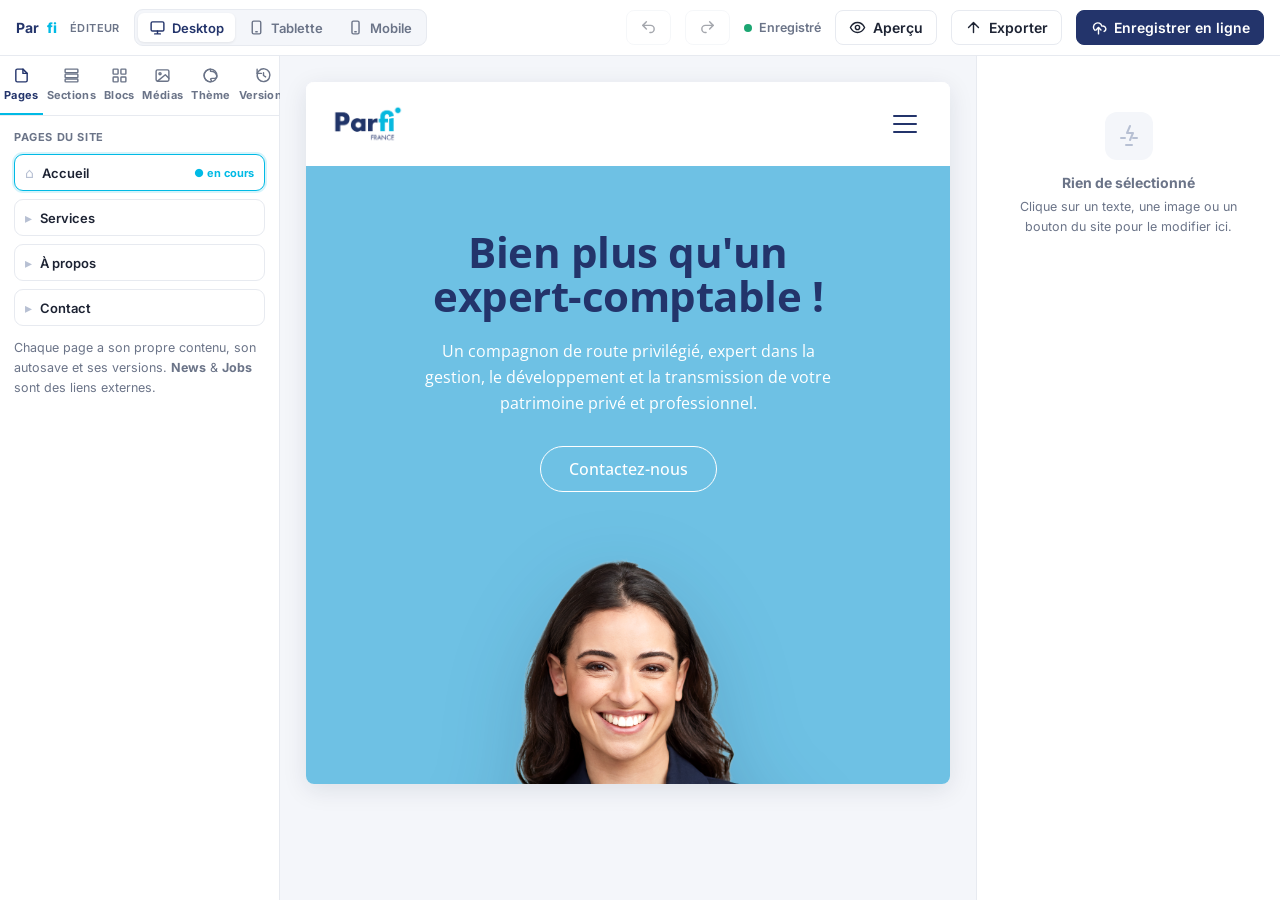
==== editor/index.html @ 8f8be8fd "Editeur: bouton Enregistrer en ligne (commit GitHub direct, confirmation + jeton local) Co-Authored-" ====
<!DOCTYPE html>
<html lang="fr">
<head>
<meta charset="UTF-8">
<meta name="viewport" content="width=device-width, initial-scale=1">
<title>ParFi Éditeur — back-office visuel</title>
<link rel="preconnect" href="https://fonts.googleapis.com">
<link href="https://fonts.googleapis.com/css2?family=Inter:wght@400;500;600;700;800&display=swap" rel="stylesheet">
<link rel="stylesheet" href="editor.css">
</head>
<body>
<div class="app">

  <!-- ===== Barre du haut ===== -->
  <header class="top">
    <div class="top__brand"><b>Par</b><i>fi</i><small>Éditeur</small></div>
    <div class="seg" id="device">
      <button data-d="desktop" class="on" title="Ordinateur"><svg class="ico" viewBox="0 0 24 24"><rect x="3" y="4" width="18" height="13" rx="2"/><path d="M8 21h8M12 17v4"/></svg>Desktop</button>
      <button data-d="tablet" title="Tablette"><svg class="ico" viewBox="0 0 24 24"><rect x="6" y="3" width="12" height="18" rx="2"/><path d="M11 18h2"/></svg>Tablette</button>
      <button data-d="mobile" title="Mobile"><svg class="ico" viewBox="0 0 24 24"><rect x="7" y="3" width="10" height="18" rx="2"/><path d="M11 18h2"/></svg>Mobile</button>
    </div>
    <div class="top__spacer"></div>
    <button class="tbtn" id="undo" title="Annuler (Ctrl+Z)" disabled><svg class="ico" viewBox="0 0 24 24"><path d="M9 14 4 9l5-5"/><path d="M4 9h11a5 5 0 0 1 0 10h-1"/></svg></button>
    <button class="tbtn" id="redo" title="Refaire (Ctrl+Shift+Z)" disabled><svg class="ico" viewBox="0 0 24 24"><path d="m15 14 5-5-5-5"/><path d="M20 9H9a5 5 0 0 0 0 10h1"/></svg></button>
    <div class="save" id="save"><span class="dot"></span><span id="saveTxt">Enregistré</span></div>
    <button class="tbtn" id="preview"><svg class="ico" viewBox="0 0 24 24"><path d="M2 12s3.5-7 10-7 10 7 10 7-3.5 7-10 7-10-7-10-7Z"/><circle cx="12" cy="12" r="3"/></svg>Aperçu</button>
    <button class="tbtn" id="publish"><svg class="ico" viewBox="0 0 24 24"><path d="M12 19V5M5 12l7-7 7 7"/></svg>Exporter</button>
    <button class="tbtn tbtn--primary" id="saveOnline"><svg class="ico" viewBox="0 0 24 24"><path d="M20 17.6A4 4 0 0 0 18 10h-1.26A6 6 0 1 0 7 16"/><path d="M12 12v9"/><path d="m8.5 15.5 3.5-3.5 3.5 3.5"/></svg>Enregistrer en ligne</button>
  </header>

  <div class="body">

    <!-- ===== Panneau gauche ===== -->
    <aside class="panel panel--l">
      <nav class="tabs" id="ltabs">
        <button data-t="pages" class="on"><svg class="ico" viewBox="0 0 24 24"><path d="M14 3H6a2 2 0 0 0-2 2v14a2 2 0 0 0 2 2h12a2 2 0 0 0 2-2V9z"/><path d="M14 3v6h6"/></svg>Pages</button>
        <button data-t="sections"><svg class="ico" viewBox="0 0 24 24"><rect x="3" y="3" width="18" height="5" rx="1"/><rect x="3" y="10" width="18" height="5" rx="1"/><rect x="3" y="17" width="18" height="4" rx="1"/></svg>Sections</button>
        <button data-t="components"><svg class="ico" viewBox="0 0 24 24"><rect x="3" y="3" width="7" height="7" rx="1"/><rect x="14" y="3" width="7" height="7" rx="1"/><rect x="3" y="14" width="7" height="7" rx="1"/><rect x="14" y="14" width="7" height="7" rx="1"/></svg>Blocs</button>
        <button data-t="media"><svg class="ico" viewBox="0 0 24 24"><rect x="3" y="4" width="18" height="16" rx="2"/><circle cx="8.5" cy="9.5" r="1.5"/><path d="m21 16-5-5L5 20"/></svg>Médias</button>
        <button data-t="theme"><svg class="ico" viewBox="0 0 24 24"><circle cx="12" cy="12" r="9"/><path d="M12 3a9 9 0 0 0 0 18c1.7 0 1.5-2 .5-3s.3-2 1.5-2H18a3 3 0 0 0 3-3 9 9 0 0 0-9-7Z"/></svg>Thème</button>
        <button data-t="versions"><svg class="ico" viewBox="0 0 24 24"><path d="M3 3v6h6"/><path d="M3.5 9a9 9 0 1 0 2-3.5L3 9"/><path d="M12 8v4l3 2"/></svg>Versions</button>
      </nav>

      <section class="tabpane on" data-p="pages">
        <h4>Pages du site</h4>
        <div id="pageList"></div>
        <p class="hint" style="margin-top:12px">Chaque page a son propre contenu, son autosave et ses versions. <strong>News</strong> &amp; <strong>Jobs</strong> sont des liens externes.</p>
      </section>
      <section class="tabpane" data-p="sections">
        <h4>Sections de la page</h4>
        <div id="secList"></div>
        <button class="add" id="addSection"><svg class="ico" viewBox="0 0 24 24"><path d="M12 5v14M5 12h14"/></svg>Ajouter une section</button>
      </section>

      <section class="tabpane" data-p="components">
        <h4>Glisse un bloc dans la page</h4>
        <div class="comp" id="compList"></div>
      </section>

      <section class="tabpane" data-p="media">
        <h4>Bibliothèque média</h4>
        <button class="add" id="mediaUp"><svg class="ico" viewBox="0 0 24 24"><path d="M12 5v14M5 12h14"/></svg>Importer une image</button>
        <input type="file" id="mediaInput" accept="image/*" hidden multiple>
        <div class="comp" id="mediaList" style="margin-top:12px"></div>
      </section>

      <section class="tabpane" data-p="theme">
        <h4>Couleurs de marque</h4>
        <div id="themeColors"></div>
        <h4 style="margin-top:18px">Polices</h4>
        <select class="ed" id="fontSel">
          <option value="open">Open Sans — actuel</option>
          <option value="lexend">Lexend + Source Sans</option>
          <option value="archivo">Archivo + Inter</option>
          <option value="fraunces">Fraunces + Inter</option>
        </select>
        <h4 style="margin-top:18px">Espacement des sections</h4>
        <div class="choices" id="spaceSel">
          <button data-s="compact">Compact</button>
          <button data-s="normal" class="on">Normal</button>
          <button data-s="airy">Aéré</button>
        </div>
      </section>

      <section class="tabpane" data-p="versions">
        <h4>Historique des versions</h4>
        <button class="add" id="snapNow"><svg class="ico" viewBox="0 0 24 24"><path d="M12 5v14M5 12h14"/></svg>Créer une version</button>
        <div id="verList" style="margin-top:12px"></div>
      </section>
    </aside>

    <!-- ===== Canvas ===== -->
    <main class="canvas">
      <div class="stage" id="stage" data-d="desktop">
        <span class="canvas__tag" id="dtag">Tablette · 768px</span>
        <iframe id="frame" src="site/index.html?edit=1" title="Aperçu du site"></iframe>
      </div>
    </main>

    <!-- ===== Panneau droit (inspecteur) ===== -->
    <aside class="panel panel--r">
      <div class="insp" id="insp">
        <div class="insp__empty" id="inspEmpty">
          <div class="big"><svg class="ico" viewBox="0 0 24 24" style="width:24px;height:24px"><path d="m13 2-3 7h6l-3 7"/><path d="M4 14h4M16 14h4M9 21h6"/></svg></div>
          <b>Rien de sélectionné</b>
          <p class="hint" style="margin-top:6px">Clique sur un texte, une image ou un bouton du site pour le modifier ici.</p>
        </div>
      </div>
    </aside>
  </div>
</div>

<!-- ===== Modale (validation / versions / confirmations) ===== -->
<div class="backdrop" id="backdrop"><div class="modal" id="modal"></div></div>
<div class="toast" id="toast"></div>

<script src="editor.js"></script>
</body>
</html>
---- editor/editor.css ----
/* =====================================================================
   ParFi Éditeur — chrome de l'éditeur (n'affecte JAMAIS le site édité,
   qui vit dans une iframe isolée). Inspiration Canva/Figma.
===================================================================== */
:root{
  --nav:#23346B; --cyan:#00BAE5; --ink:#1d2333; --muted:#6b7488;
  --line:#e7eaf0; --bg:#f4f6fa; --panel:#ffffff; --sel:#2b8aef;
  --ok:#1ca672; --warn:#e0992a; --err:#e0483f;
  --r:10px; --sh:0 6px 24px rgba(20,30,60,.10);
  font-family:"Inter","Open Sans",system-ui,Arial,sans-serif;
}
*,*::before,*::after{box-sizing:border-box;}
html,body{height:100%;}
body{margin:0;background:var(--bg);color:var(--ink);font-size:14px;-webkit-font-smoothing:antialiased;overflow:hidden;}
button{font:inherit;cursor:pointer;border:0;background:none;color:inherit;}
input,select{font:inherit;}
.app{display:grid;grid-template-rows:56px 1fr;height:100vh;}

/* ---------- Barre du haut ---------- */
.top{display:flex;align-items:center;gap:14px;padding:0 16px;background:var(--panel);border-bottom:1px solid var(--line);z-index:30;}
.top__brand{display:flex;align-items:center;gap:9px;font-weight:800;letter-spacing:-.2px;}
.top__brand b{color:var(--nav);} .top__brand i{color:var(--cyan);font-style:normal;}
.top__brand small{font-weight:600;color:var(--muted);font-size:11px;letter-spacing:.4px;text-transform:uppercase;margin-left:4px;}
.top__spacer{flex:1;}
.seg{display:inline-flex;background:var(--bg);border:1px solid var(--line);border-radius:9px;padding:3px;gap:2px;}
.seg button{padding:6px 11px;border-radius:6px;color:var(--muted);font-weight:600;font-size:13px;display:inline-flex;align-items:center;gap:6px;}
.seg button.on{background:var(--panel);color:var(--nav);box-shadow:0 1px 3px rgba(0,0,0,.08);}
.tbtn{display:inline-flex;align-items:center;gap:7px;padding:8px 13px;border-radius:8px;color:var(--ink);font-weight:600;border:1px solid var(--line);background:var(--panel);}
.tbtn:hover{background:var(--bg);}
.tbtn[disabled]{opacity:.4;cursor:default;}
.tbtn--primary{background:var(--nav);color:#fff;border-color:var(--nav);}
.tbtn--primary:hover{background:#1a274f;}
.save{display:inline-flex;align-items:center;gap:7px;color:var(--muted);font-size:12.5px;font-weight:600;}
.save .dot{width:8px;height:8px;border-radius:50%;background:var(--ok);}
.save.saving .dot{background:var(--warn);animation:pulse 1s infinite;}
@keyframes pulse{50%{opacity:.3;}}
.ico{width:17px;height:17px;display:inline-block;stroke:currentColor;fill:none;stroke-width:2;stroke-linecap:round;stroke-linejoin:round;}

/* ---------- Corps : 3 colonnes ---------- */
.body{display:grid;grid-template-columns:280px 1fr 304px;min-height:0;}
.panel{background:var(--panel);min-height:0;display:flex;flex-direction:column;}
.panel--l{border-right:1px solid var(--line);}
.panel--r{border-left:1px solid var(--line);}

/* onglets gauche */
.tabs{display:flex;border-bottom:1px solid var(--line);}
.tabs button{flex:1;padding:11px 4px;font-size:11px;font-weight:700;color:var(--muted);letter-spacing:.3px;display:flex;flex-direction:column;align-items:center;gap:4px;border-bottom:2px solid transparent;}
.tabs button.on{color:var(--nav);border-bottom-color:var(--cyan);}
.tabpane{display:none;padding:14px;overflow:auto;flex:1;}
.tabpane.on{display:block;}
.tabpane h4{margin:0 0 10px;font-size:11px;text-transform:uppercase;letter-spacing:.6px;color:var(--muted);}
.hint{color:var(--muted);font-size:12.5px;line-height:1.6;}

/* listes (sections / versions / médias) */
.row{display:flex;align-items:center;gap:8px;padding:9px 10px;border:1px solid var(--line);border-radius:9px;margin-bottom:8px;background:var(--panel);transition:border-color .15s,background .15s;}
.row:hover{border-color:#cfd6e4;background:#fbfcfe;}
.row.sel{border-color:var(--cyan);box-shadow:0 0 0 2px rgba(0,186,229,.16);}
.row__grip{color:#b7c0d3;cursor:grab;}
.row__name{flex:1;font-weight:600;font-size:13px;white-space:nowrap;overflow:hidden;text-overflow:ellipsis;}
.row__act{display:flex;gap:2px;opacity:0;transition:opacity .15s;}
.row:hover .row__act{opacity:1;}
.row__act button{width:26px;height:26px;border-radius:6px;display:grid;place-items:center;color:var(--muted);}
.row__act button:hover{background:var(--bg);color:var(--nav);}
.row.drag-over{border-style:dashed;border-color:var(--cyan);}
.row.dragging{opacity:.4;}

/* boutons d'ajout / composants */
.add{width:100%;display:flex;align-items:center;justify-content:center;gap:7px;padding:10px;border:1.5px dashed #cdd5e3;border-radius:9px;color:var(--nav);font-weight:700;font-size:13px;}
.add:hover{border-color:var(--cyan);background:#f6fcff;}
.comp{display:grid;grid-template-columns:1fr 1fr;gap:8px;}
.comp button{border:1px solid var(--line);border-radius:9px;padding:12px 8px;display:flex;flex-direction:column;align-items:center;gap:7px;color:var(--ink);font-weight:600;font-size:12px;}
.comp button:hover{border-color:var(--cyan);background:#f6fcff;}
.comp .glyph{width:100%;height:34px;border-radius:5px;background:#eef2f8;display:grid;place-items:center;color:#9aa6bd;}

/* thème : pastilles + contrôles */
.swatches{display:flex;gap:8px;flex-wrap:wrap;margin-bottom:6px;}
.sw{width:30px;height:30px;border-radius:8px;border:2px solid #fff;box-shadow:0 0 0 1px var(--line);cursor:pointer;position:relative;}
.sw.on{box-shadow:0 0 0 2px var(--cyan);}
.fieldrow{margin-bottom:16px;}
.fieldrow > label{display:block;font-weight:700;font-size:12px;margin-bottom:7px;color:var(--ink);}
.colorline{display:flex;align-items:center;gap:10px;margin-bottom:9px;}
.colorline input[type=color]{width:34px;height:34px;border:1px solid var(--line);border-radius:8px;background:none;padding:2px;cursor:pointer;}
.colorline span{font-weight:600;font-size:13px;}
.colorline code{margin-left:auto;color:var(--muted);font-size:11.5px;}
select.ed{width:100%;padding:9px 10px;border:1px solid var(--line);border-radius:8px;background:var(--panel);font-weight:600;color:var(--ink);}
.choices{display:flex;gap:6px;}
.choices button{flex:1;padding:8px;border:1px solid var(--line);border-radius:8px;font-weight:600;font-size:12.5px;color:var(--muted);}
.choices button.on{border-color:var(--cyan);color:var(--nav);background:#f6fcff;}

/* ---------- Canvas ---------- */
.canvas{position:relative;background:var(--bg);overflow:auto;display:flex;justify-content:center;padding:26px;}
.stage{position:relative;background:#fff;box-shadow:var(--sh);border-radius:8px;overflow:hidden;width:100%;max-width:100%;height:fit-content;transition:max-width .35s cubic-bezier(.22,1,.36,1);}
.stage[data-d="tablet"]{max-width:768px;}
.stage[data-d="mobile"]{max-width:390px;}
.stage iframe{display:block;width:100%;height:78vh;border:0;}
.canvas__tag{position:absolute;top:8px;left:50%;transform:translateX(-50%);background:var(--ink);color:#fff;font-size:11px;font-weight:600;padding:3px 10px;border-radius:20px;opacity:.0;transition:opacity .2s;pointer-events:none;z-index:5;}
.stage[data-d="tablet"] .canvas__tag,.stage[data-d="mobile"] .canvas__tag{opacity:.85;}

/* ---------- Panneau droit (inspecteur) ---------- */
.insp{padding:16px;overflow:auto;flex:1;}
.insp__empty{text-align:center;color:var(--muted);padding:40px 16px;}
.insp__empty .big{width:48px;height:48px;margin:0 auto 14px;border-radius:12px;background:var(--bg);display:grid;place-items:center;color:#b7c0d3;}
.insp__head{display:flex;align-items:center;gap:8px;font-weight:800;margin-bottom:4px;}
.insp__type{font-size:11px;font-weight:700;color:var(--cyan);text-transform:uppercase;letter-spacing:.5px;margin-bottom:16px;}
.insp .fieldrow input[type=text],.insp .fieldrow input[type=url],.insp textarea{width:100%;padding:9px 10px;border:1px solid var(--line);border-radius:8px;color:var(--ink);}
.insp textarea{resize:vertical;min-height:64px;line-height:1.5;}
.stepper{display:flex;align-items:center;border:1px solid var(--line);border-radius:8px;overflow:hidden;}
.stepper button{width:38px;height:36px;display:grid;place-items:center;color:var(--nav);font-size:18px;font-weight:700;}
.stepper button:hover{background:var(--bg);}
.stepper span{flex:1;text-align:center;font-weight:700;}
.toggle{display:flex;align-items:center;justify-content:space-between;padding:9px 0;}
.toggle b{font-weight:600;font-size:13px;}
.sw-toggle{width:42px;height:24px;border-radius:14px;background:#d3d9e6;position:relative;transition:background .2s;}
.sw-toggle.on{background:var(--cyan);}
.sw-toggle::after{content:"";position:absolute;top:3px;left:3px;width:18px;height:18px;border-radius:50%;background:#fff;transition:transform .2s;box-shadow:0 1px 3px rgba(0,0,0,.2);}
.sw-toggle.on::after{transform:translateX(18px);}
.range{width:100%;}
.btn-full{width:100%;padding:10px;border-radius:8px;font-weight:700;}
.btn-out{border:1px solid var(--line);color:var(--nav);} .btn-out:hover{background:var(--bg);}
.btn-danger{color:var(--err);border:1px solid #f3cfcd;} .btn-danger:hover{background:#fdf4f3;}

/* ---------- Modale + toast ---------- */
.backdrop{position:fixed;inset:0;background:rgba(20,26,40,.45);display:none;place-items:center;z-index:60;}
.backdrop.on{display:grid;}
.modal{background:#fff;border-radius:14px;box-shadow:0 30px 70px rgba(0,0,0,.3);width:min(520px,92vw);max-height:86vh;overflow:auto;padding:24px;}
.modal h3{margin:0 0 4px;font-size:19px;}
.modal p.sub{margin:0 0 18px;color:var(--muted);}
.check{display:flex;gap:11px;padding:11px 0;border-top:1px solid var(--line);align-items:flex-start;}
.check .mk{flex:0 0 22px;width:22px;height:22px;border-radius:50%;display:grid;place-items:center;color:#fff;font-size:13px;font-weight:800;margin-top:1px;}
.check.ok .mk{background:var(--ok);} .check.warn .mk{background:var(--warn);} .check.err .mk{background:var(--err);}
.check b{font-size:13.5px;} .check small{color:var(--muted);display:block;}
.modal__act{display:flex;gap:10px;justify-content:flex-end;margin-top:20px;}
.vrow{display:flex;align-items:center;gap:10px;padding:10px;border:1px solid var(--line);border-radius:9px;margin-bottom:8px;}
.vrow .vt{flex:1;} .vrow .vt b{font-size:13px;} .vrow .vt small{color:var(--muted);display:block;}
.toast{position:fixed;bottom:22px;left:50%;transform:translateX(-50%) translateY(20px);background:var(--ink);color:#fff;padding:11px 18px;border-radius:10px;font-weight:600;font-size:13px;box-shadow:var(--sh);opacity:0;pointer-events:none;transition:.25s;z-index:70;display:flex;gap:9px;align-items:center;}
.toast.on{opacity:1;transform:translateX(-50%) translateY(0);}
.empty-note{color:var(--muted);font-size:12.5px;padding:8px 0;}
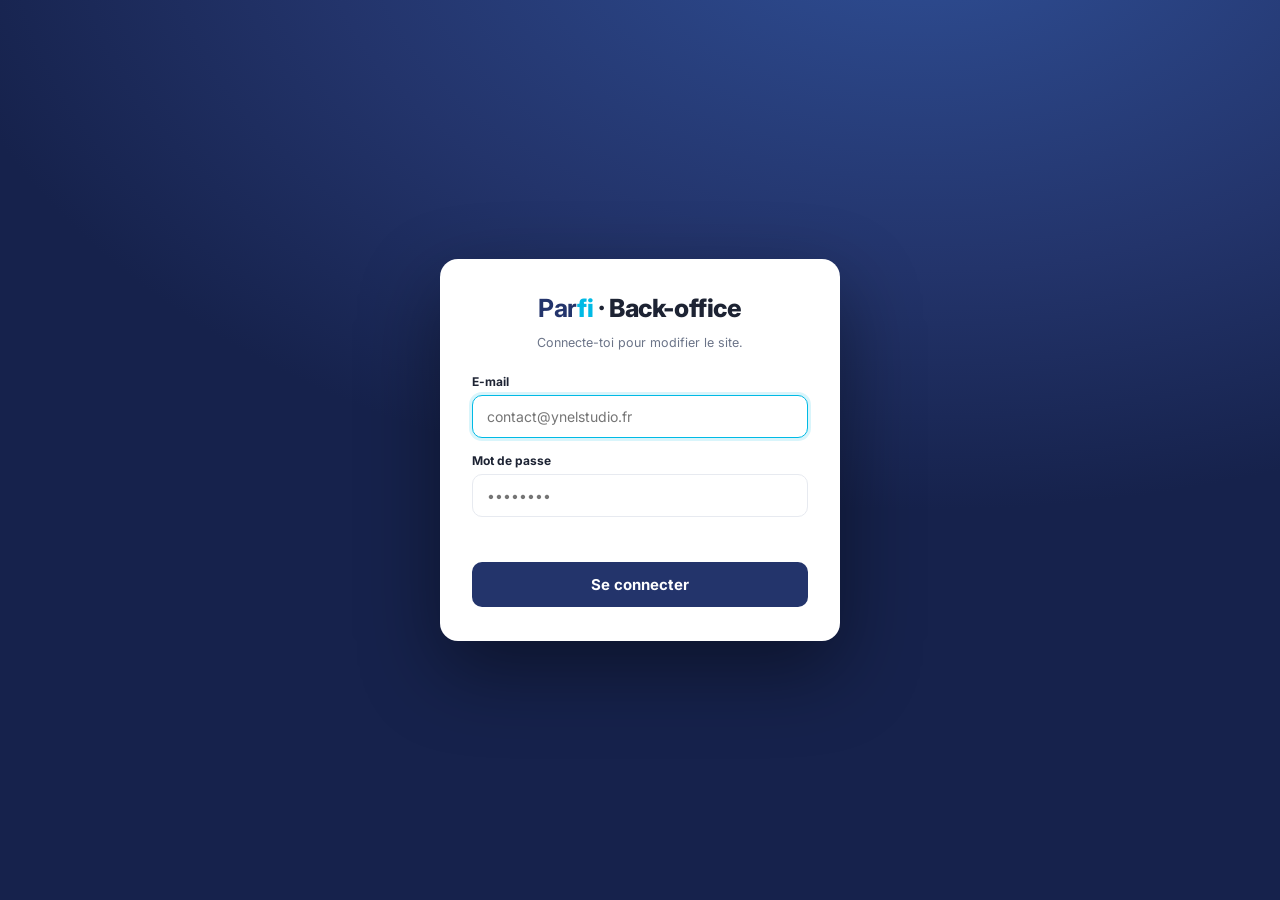
==== commit 6a734334: "Back-office complet: login + gestion utilisateurs, edition SEO, ajout de pages au theme, sync respon" ====
--- a/editor/index.html
+++ b/editor/index.html
@@ -9,6 +9,23 @@
 <link rel="stylesheet" href="editor.css">
 </head>
 <body>
+
+<!-- ===== Écran de connexion (back-office) ===== -->
+<div class="login" id="login">
+  <div class="login__card">
+    <div class="login__brand"><b>Par</b><i>fi</i> · Back-office</div>
+    <p class="login__sub">Connecte-toi pour modifier le site.</p>
+    <form id="loginForm" autocomplete="on">
+      <label>E-mail</label>
+      <input type="email" id="loginEmail" autocomplete="username" placeholder="contact@ynelstudio.fr">
+      <label>Mot de passe</label>
+      <input type="password" id="loginPass" autocomplete="current-password" placeholder="••••••••">
+      <div class="login__err" id="loginErr"></div>
+      <button type="submit" class="login__btn" id="loginBtn">Se connecter</button>
+    </form>
+  </div>
+</div>
+
 <div class="app">
 
   <!-- ===== Barre du haut ===== -->
@@ -26,6 +43,11 @@
     <button class="tbtn" id="preview"><svg class="ico" viewBox="0 0 24 24"><path d="M2 12s3.5-7 10-7 10 7 10 7-3.5 7-10 7-10-7-10-7Z"/><circle cx="12" cy="12" r="3"/></svg>Aperçu</button>
     <button class="tbtn" id="publish"><svg class="ico" viewBox="0 0 24 24"><path d="M12 19V5M5 12l7-7 7 7"/></svg>Exporter</button>
     <button class="tbtn tbtn--primary" id="saveOnline"><svg class="ico" viewBox="0 0 24 24"><path d="M20 17.6A4 4 0 0 0 18 10h-1.26A6 6 0 1 0 7 16"/><path d="M12 12v9"/><path d="m8.5 15.5 3.5-3.5 3.5 3.5"/></svg>Enregistrer en ligne</button>
+    <div class="userbox">
+      <span class="who" id="whoEmail"></span>
+      <button class="iconbtn hide" id="usersBtn" title="Gérer les utilisateurs"><svg class="ico" viewBox="0 0 24 24"><path d="M16 21v-2a4 4 0 0 0-4-4H6a4 4 0 0 0-4 4v2"/><circle cx="9" cy="7" r="4"/><path d="M22 21v-2a4 4 0 0 0-3-3.87"/><path d="M16 3.13a4 4 0 0 1 0 7.75"/></svg></button>
+      <button class="iconbtn" id="logoutBtn" title="Déconnexion"><svg class="ico" viewBox="0 0 24 24"><path d="M9 21H5a2 2 0 0 1-2-2V5a2 2 0 0 1 2-2h4"/><path d="m16 17 5-5-5-5"/><path d="M21 12H9"/></svg></button>
+    </div>
   </header>
 
   <div class="body">
@@ -44,7 +66,10 @@
       <section class="tabpane on" data-p="pages">
         <h4>Pages du site</h4>
         <div id="pageList"></div>
-        <p class="hint" style="margin-top:12px">Chaque page a son propre contenu, son autosave et ses versions. <strong>News</strong> &amp; <strong>Jobs</strong> sont des liens externes.</p>
+        <button class="add" id="addPageBtn"><svg class="ico" viewBox="0 0 24 24"><path d="M12 5v14M5 12h14"/></svg>Nouvelle page</button>
+        <h4 style="margin-top:22px">SEO de la page courante</h4>
+        <div id="seoPanel"></div>
+        <p class="hint" style="margin-top:8px"><strong>News</strong> &amp; <strong>Jobs</strong> sont des liens externes. Les modifs s'appliquent à <strong>tous les écrans</strong> (desktop/tablette/mobile) automatiquement.</p>
       </section>
       <section class="tabpane" data-p="sections">
         <h4>Sections de la page</h4>
--- a/editor/editor.css
+++ b/editor/editor.css
@@ -135,3 +135,49 @@
 .toast{position:fixed;bottom:22px;left:50%;transform:translateX(-50%) translateY(20px);background:var(--ink);color:#fff;padding:11px 18px;border-radius:10px;font-weight:600;font-size:13px;box-shadow:var(--sh);opacity:0;pointer-events:none;transition:.25s;z-index:70;display:flex;gap:9px;align-items:center;}
 .toast.on{opacity:1;transform:translateX(-50%) translateY(0);}
 .empty-note{color:var(--muted);font-size:12.5px;padding:8px 0;}
+
+/* ===================== LOGIN ===================== */
+.login{position:fixed;inset:0;z-index:300;display:grid;place-items:center;padding:24px;
+  background:radial-gradient(1000px 600px at 72% -10%,#2f4f96,#23346B 60%,#16224c);}
+.login.hidden{display:none;}
+.login__card{background:#fff;border-radius:18px;box-shadow:0 30px 80px rgba(0,0,0,.42);width:min(400px,93vw);padding:34px 32px;}
+.login__brand{font-weight:800;font-size:25px;text-align:center;margin-bottom:4px;letter-spacing:-.4px;}
+.login__brand b{color:var(--nav);} .login__brand i{color:var(--cyan);font-style:normal;}
+.login__sub{text-align:center;color:var(--muted);font-size:12.5px;margin-bottom:24px;}
+.login label{display:block;font-weight:700;font-size:12px;margin:0 0 6px;}
+.login input{width:100%;padding:12px 14px;border:1px solid var(--line);border-radius:10px;margin-bottom:15px;font:inherit;}
+.login input:focus{outline:none;border-color:var(--cyan);box-shadow:0 0 0 3px rgba(0,186,229,.15);}
+.login__err{color:var(--err);font-size:13px;font-weight:600;margin-bottom:12px;min-height:18px;}
+.login__btn{width:100%;padding:13px;border-radius:10px;background:var(--nav);color:#fff;font-weight:700;font-size:15px;}
+.login__btn:hover{background:#1a274f;}
+.login__btn:disabled{opacity:.5;}
+
+/* ===================== USER AREA (top bar) ===================== */
+.userbox{display:flex;align-items:center;gap:7px;padding-left:12px;margin-left:2px;border-left:1px solid var(--line);}
+.userbox .who{font-size:12px;color:var(--muted);font-weight:600;max-width:140px;overflow:hidden;text-overflow:ellipsis;white-space:nowrap;}
+.iconbtn{width:34px;height:34px;border-radius:8px;display:grid;place-items:center;color:var(--muted);border:1px solid var(--line);background:var(--panel);}
+.iconbtn:hover{background:var(--bg);color:var(--nav);}
+.iconbtn.hide{display:none;}
+
+/* ===================== SEO ===================== */
+.seo-field{margin-bottom:15px;}
+.seo-field label{display:block;font-weight:700;font-size:12px;margin-bottom:6px;}
+.seo-field label .count{float:right;font-weight:600;color:var(--muted);font-size:11px;}
+.seo-field label .count.warn{color:var(--warn);}
+.seo-field input,.seo-field textarea{width:100%;padding:9px 10px;border:1px solid var(--line);border-radius:8px;font:inherit;color:var(--ink);}
+.seo-field textarea{resize:vertical;min-height:64px;line-height:1.5;}
+.gpreview{border:1px solid var(--line);border-radius:10px;padding:13px 14px;margin:4px 0 16px;background:#fff;}
+.gpreview .gt{color:#1a0dab;font-size:15px;line-height:1.3;margin-bottom:2px;overflow:hidden;text-overflow:ellipsis;white-space:nowrap;}
+.gpreview .gu{color:#006621;font-size:12px;margin-bottom:5px;}
+.gpreview .gd{color:#4d5156;font-size:12.5px;line-height:1.5;display:-webkit-box;-webkit-line-clamp:2;-webkit-box-orient:vertical;overflow:hidden;}
+
+/* ===================== USERS MODAL ===================== */
+.urow{display:flex;align-items:center;gap:10px;padding:10px 12px;border:1px solid var(--line);border-radius:9px;margin-bottom:8px;}
+.urow .ue{flex:1;font-weight:600;font-size:13px;overflow:hidden;text-overflow:ellipsis;white-space:nowrap;}
+.urow .ur{font-size:10.5px;font-weight:700;color:var(--cyan);text-transform:uppercase;letter-spacing:.4px;}
+.urow .udel{width:28px;height:28px;border-radius:6px;color:var(--err);display:grid;place-items:center;}
+.urow .udel:hover{background:#fdf4f3;}
+.uadd{display:grid;grid-template-columns:1fr 1fr;gap:8px;margin-top:6px;}
+.uadd input,.uadd select{padding:10px;border:1px solid var(--line);border-radius:8px;font:inherit;}
+.uadd .full{grid-column:1 / -1;}
+.modal h4{margin:18px 0 8px;font-size:11px;text-transform:uppercase;letter-spacing:.5px;color:var(--muted);}
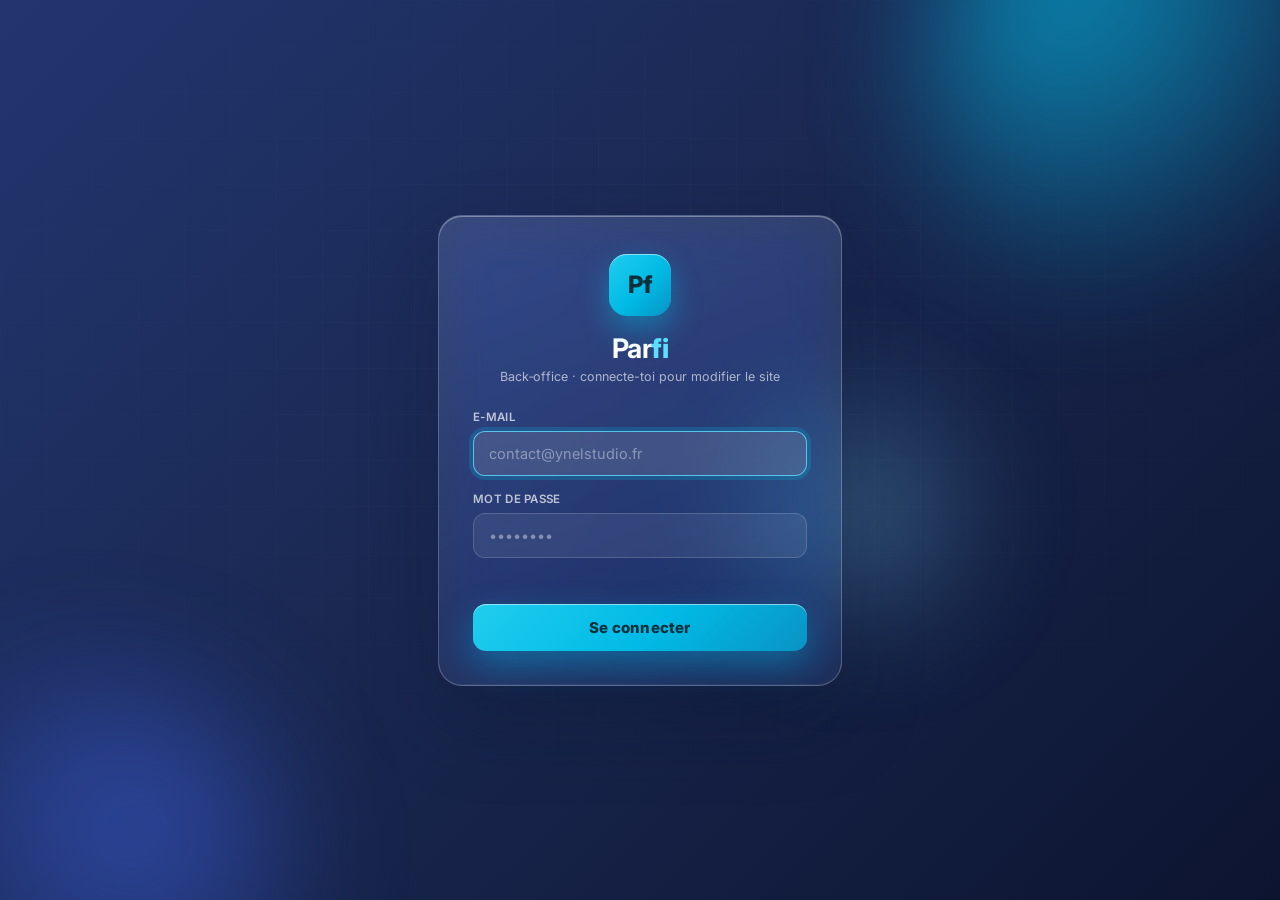
==== commit 9f3060a6: "UI: refonte premium Liquid Glass du back-office (login resplendissant, barre/panneaux/modales en ver" ====
--- a/editor/index.html
+++ b/editor/index.html
@@ -12,9 +12,14 @@
 
 <!-- ===== Écran de connexion (back-office) ===== -->
 <div class="login" id="login">
+  <div class="login__orb login__orb--1" aria-hidden="true"></div>
+  <div class="login__orb login__orb--2" aria-hidden="true"></div>
+  <div class="login__orb login__orb--3" aria-hidden="true"></div>
+  <div class="login__grid" aria-hidden="true"></div>
   <div class="login__card">
-    <div class="login__brand"><b>Par</b><i>fi</i> · Back-office</div>
-    <p class="login__sub">Connecte-toi pour modifier le site.</p>
+    <div class="login__badge" aria-hidden="true"><span>Pf</span></div>
+    <div class="login__brand"><b>Par</b><i>fi</i></div>
+    <p class="login__sub">Back‑office · connecte-toi pour modifier le site</p>
     <form id="loginForm" autocomplete="on">
       <label>E-mail</label>
       <input type="email" id="loginEmail" autocomplete="username" placeholder="contact@ynelstudio.fr">
@@ -118,7 +123,7 @@
     <main class="canvas">
       <div class="stage" id="stage" data-d="desktop">
         <span class="canvas__tag" id="dtag">Tablette · 768px</span>
-        <iframe id="frame" src="site/index.html?edit=1" title="Aperçu du site"></iframe>
+        <iframe id="frame" data-src="site/index.html?edit=1" title="Aperçu du site"></iframe>
       </div>
     </main>
 
--- a/editor/editor.css
+++ b/editor/editor.css
@@ -1,183 +1,283 @@
 /* =====================================================================
-   ParFi Éditeur — chrome de l'éditeur (n'affecte JAMAIS le site édité,
-   qui vit dans une iframe isolée). Inspiration Canva/Figma.
+   ParFi Éditeur — chrome « Liquid Glass » premium.
+   N'affecte JAMAIS le site édité (isolé dans l'iframe).
+   Palette ParFi (navy #23346B · cyan #00BAE5) · Inter.
 ===================================================================== */
 :root{
-  --nav:#23346B; --cyan:#00BAE5; --ink:#1d2333; --muted:#6b7488;
-  --line:#e7eaf0; --bg:#f4f6fa; --panel:#ffffff; --sel:#2b8aef;
-  --ok:#1ca672; --warn:#e0992a; --err:#e0483f;
-  --r:10px; --sh:0 6px 24px rgba(20,30,60,.10);
-  font-family:"Inter","Open Sans",system-ui,Arial,sans-serif;
+  --navy:#23346B; --navy-d:#1b2851; --navy-dd:#101a3a;
+  --cyan:#00BAE5; --cyan-d:#0496bb; --sky:#6EC1E4;
+  --ink:#19233f; --ink-2:#39435f; --muted:#727b90; --line:#e7ebf3;
+  --bg:#eef1f7; --panel:#ffffff;
+  --sel:#2b8aef; --ok:#16a473; --warn:#df9326; --err:#e0483f;
+  --grad-primary:linear-gradient(135deg,#2a3f7f 0%,#23346B 55%,#1a2a5c 100%);
+  --grad-cyan:linear-gradient(135deg,#21cdee 0%,#00BAE5 55%,#0a93c4 100%);
+  --glass:rgba(255,255,255,.72);
+  --sh-sm:0 1px 2px rgba(20,30,60,.07);
+  --sh:0 12px 32px rgba(20,30,60,.10);
+  --sh-lg:0 36px 80px rgba(13,22,52,.26);
+  --glow:0 0 0 3px rgba(0,186,229,.20);
+  --r:12px; --r-lg:18px;
+  --ease:cubic-bezier(.22,1,.36,1); --soft:cubic-bezier(.4,0,.2,1);
+  --t:.22s var(--ease);
+  font-family:"Inter","Plus Jakarta Sans",system-ui,Arial,sans-serif;
 }
 *,*::before,*::after{box-sizing:border-box;}
 html,body{height:100%;}
-body{margin:0;background:var(--bg);color:var(--ink);font-size:14px;-webkit-font-smoothing:antialiased;overflow:hidden;}
+body{margin:0;color:var(--ink);font-size:14px;-webkit-font-smoothing:antialiased;overflow:hidden;
+  background:
+    radial-gradient(900px 520px at 102% -10%, rgba(0,186,229,.10), transparent 60%),
+    radial-gradient(800px 600px at -8% 108%, rgba(35,52,107,.10), transparent 55%),
+    #eef1f7;}
 button{font:inherit;cursor:pointer;border:0;background:none;color:inherit;}
-input,select{font:inherit;}
-.app{display:grid;grid-template-rows:56px 1fr;height:100vh;}
-
-/* ---------- Barre du haut ---------- */
-.top{display:flex;align-items:center;gap:14px;padding:0 16px;background:var(--panel);border-bottom:1px solid var(--line);z-index:30;}
-.top__brand{display:flex;align-items:center;gap:9px;font-weight:800;letter-spacing:-.2px;}
-.top__brand b{color:var(--nav);} .top__brand i{color:var(--cyan);font-style:normal;}
-.top__brand small{font-weight:600;color:var(--muted);font-size:11px;letter-spacing:.4px;text-transform:uppercase;margin-left:4px;}
+input,select,textarea{font:inherit;}
+::selection{background:rgba(0,186,229,.22);}
+.app{display:grid;grid-template-rows:58px 1fr;height:100vh;}
+.ico{width:17px;height:17px;display:inline-block;stroke:currentColor;fill:none;stroke-width:2;stroke-linecap:round;stroke-linejoin:round;}
+
+/* scrollbars */
+*{scrollbar-width:thin;scrollbar-color:#c7cee0 transparent;}
+*::-webkit-scrollbar{width:10px;height:10px;}
+*::-webkit-scrollbar-thumb{background:#c7cee0;border-radius:20px;border:3px solid transparent;background-clip:content-box;}
+*::-webkit-scrollbar-thumb:hover{background:#aab4cc;border:3px solid transparent;background-clip:content-box;}
+
+/* =====================================================================
+   LOGIN — pièce maîtresse
+===================================================================== */
+.login{position:fixed;inset:0;z-index:300;display:grid;place-items:center;padding:24px;overflow:hidden;
+  background:linear-gradient(135deg,#22356f 0%,#1a2851 45%,#0c1430 100%);}
+.login.hidden{display:none;}
+.login__grid{position:absolute;inset:0;opacity:.5;pointer-events:none;
+  background-image:linear-gradient(rgba(255,255,255,.05) 1px,transparent 1px),linear-gradient(90deg,rgba(255,255,255,.05) 1px,transparent 1px);
+  background-size:46px 46px;mask-image:radial-gradient(70% 60% at 50% 40%,#000,transparent);}
+.login__orb{position:absolute;border-radius:50%;filter:blur(60px);opacity:.7;pointer-events:none;will-change:transform;}
+.login__orb--1{width:480px;height:480px;top:-160px;right:-120px;background:radial-gradient(circle at 30% 30%,#00BAE5,transparent 70%);animation:orb 18s var(--soft) infinite;}
+.login__orb--2{width:420px;height:420px;bottom:-180px;left:-120px;background:radial-gradient(circle at 60% 40%,#3a5bd0,transparent 70%);animation:orb 22s var(--soft) infinite reverse;}
+.login__orb--3{width:300px;height:300px;top:40%;left:55%;background:radial-gradient(circle at 50% 50%,#6EC1E4,transparent 70%);opacity:.45;animation:orb 26s var(--soft) infinite;}
+@keyframes orb{0%,100%{transform:translate(0,0) scale(1);}33%{transform:translate(40px,-30px) scale(1.08);}66%{transform:translate(-30px,24px) scale(.95);}}
+
+.login__card{position:relative;width:min(404px,93vw);padding:38px 34px 34px;border-radius:24px;
+  background:linear-gradient(160deg,rgba(255,255,255,.14),rgba(255,255,255,.05));
+  backdrop-filter:blur(26px) saturate(160%);-webkit-backdrop-filter:blur(26px) saturate(160%);
+  border:1px solid rgba(255,255,255,.22);
+  box-shadow:var(--sh-lg),inset 0 1px 0 rgba(255,255,255,.35),inset 0 -1px 0 rgba(255,255,255,.06);
+  color:#fff;animation:cardIn .8s var(--ease) both;}
+@keyframes cardIn{from{opacity:0;transform:translateY(22px) scale(.97);}to{opacity:1;transform:none;}}
+.login__badge{width:62px;height:62px;margin:0 auto 16px;border-radius:18px;display:grid;place-items:center;
+  background:var(--grad-cyan);box-shadow:0 12px 30px rgba(0,186,229,.45),inset 0 1px 0 rgba(255,255,255,.5);
+  animation:badgeIn .9s var(--ease) .1s both;}
+.login__badge span{font-weight:800;font-size:24px;color:#06303b;letter-spacing:-.5px;}
+@keyframes badgeIn{from{opacity:0;transform:scale(.6) rotate(-12deg);}to{opacity:1;transform:none;}}
+.login__brand{font-weight:800;font-size:27px;text-align:center;letter-spacing:-.6px;}
+.login__brand b{color:#fff;} .login__brand i{color:#5fe0ff;font-style:normal;}
+.login__sub{text-align:center;color:rgba(255,255,255,.62);font-size:12.5px;margin:4px 0 26px;}
+.login form>*{animation:fieldIn .6s var(--ease) both;}
+.login label{display:block;font-weight:600;font-size:11.5px;letter-spacing:.3px;color:rgba(255,255,255,.7);margin:0 0 7px;text-transform:uppercase;}
+.login input{width:100%;padding:13px 15px;border-radius:12px;margin-bottom:16px;color:#fff;font-size:14.5px;
+  background:rgba(255,255,255,.07);border:1px solid rgba(255,255,255,.16);transition:border-color var(--t),box-shadow var(--t),background var(--t);}
+.login input::placeholder{color:rgba(255,255,255,.4);}
+.login input:focus{outline:none;border-color:rgba(95,224,255,.8);background:rgba(255,255,255,.12);box-shadow:0 0 0 4px rgba(0,186,229,.22);}
+.login__err{color:#ff9b93;font-size:13px;font-weight:600;margin-bottom:12px;min-height:18px;}
+.login__btn{position:relative;width:100%;padding:14px;border-radius:13px;overflow:hidden;
+  background:var(--grad-cyan);color:#06303b;font-weight:800;font-size:15px;letter-spacing:.2px;
+  box-shadow:0 14px 34px rgba(0,186,229,.40),inset 0 1px 0 rgba(255,255,255,.5);transition:transform var(--t),box-shadow var(--t),filter var(--t);}
+.login__btn::after{content:"";position:absolute;inset:0;background:linear-gradient(110deg,transparent 30%,rgba(255,255,255,.55) 50%,transparent 70%);transform:translateX(-120%);transition:transform .7s var(--ease);}
+.login__btn:hover{transform:translateY(-2px);box-shadow:0 18px 44px rgba(0,186,229,.55),inset 0 1px 0 rgba(255,255,255,.6);}
+.login__btn:hover::after{transform:translateX(120%);}
+.login__btn:active{transform:translateY(0) scale(.99);}
+.login__btn:disabled{filter:saturate(.5) brightness(.9);transform:none;}
+
+/* =====================================================================
+   TOP BAR
+===================================================================== */
+.top{display:flex;align-items:center;gap:13px;padding:0 16px;z-index:30;
+  background:rgba(255,255,255,.78);backdrop-filter:saturate(180%) blur(16px);-webkit-backdrop-filter:saturate(180%) blur(16px);
+  border-bottom:1px solid var(--line);box-shadow:0 1px 0 rgba(255,255,255,.7) inset,var(--sh-sm);}
+.top__brand{display:flex;align-items:center;gap:9px;font-weight:800;letter-spacing:-.3px;}
+.top__brand b{color:var(--navy);} .top__brand i{color:var(--cyan);font-style:normal;}
+.top__brand small{font-weight:700;color:var(--muted);font-size:10px;letter-spacing:.6px;text-transform:uppercase;margin-left:5px;
+  padding:3px 8px;border-radius:20px;background:linear-gradient(135deg,rgba(0,186,229,.14),rgba(35,52,107,.10));color:var(--navy);}
 .top__spacer{flex:1;}
-.seg{display:inline-flex;background:var(--bg);border:1px solid var(--line);border-radius:9px;padding:3px;gap:2px;}
-.seg button{padding:6px 11px;border-radius:6px;color:var(--muted);font-weight:600;font-size:13px;display:inline-flex;align-items:center;gap:6px;}
-.seg button.on{background:var(--panel);color:var(--nav);box-shadow:0 1px 3px rgba(0,0,0,.08);}
-.tbtn{display:inline-flex;align-items:center;gap:7px;padding:8px 13px;border-radius:8px;color:var(--ink);font-weight:600;border:1px solid var(--line);background:var(--panel);}
-.tbtn:hover{background:var(--bg);}
-.tbtn[disabled]{opacity:.4;cursor:default;}
-.tbtn--primary{background:var(--nav);color:#fff;border-color:var(--nav);}
-.tbtn--primary:hover{background:#1a274f;}
-.save{display:inline-flex;align-items:center;gap:7px;color:var(--muted);font-size:12.5px;font-weight:600;}
-.save .dot{width:8px;height:8px;border-radius:50%;background:var(--ok);}
-.save.saving .dot{background:var(--warn);animation:pulse 1s infinite;}
-@keyframes pulse{50%{opacity:.3;}}
-.ico{width:17px;height:17px;display:inline-block;stroke:currentColor;fill:none;stroke-width:2;stroke-linecap:round;stroke-linejoin:round;}
-
-/* ---------- Corps : 3 colonnes ---------- */
-.body{display:grid;grid-template-columns:280px 1fr 304px;min-height:0;}
-.panel{background:var(--panel);min-height:0;display:flex;flex-direction:column;}
+.seg{display:inline-flex;background:#eef1f8;border:1px solid var(--line);border-radius:11px;padding:3px;gap:2px;box-shadow:inset 0 1px 2px rgba(20,30,60,.05);}
+.seg button{padding:6px 12px;border-radius:8px;color:var(--muted);font-weight:600;font-size:13px;display:inline-flex;align-items:center;gap:6px;transition:var(--t);}
+.seg button:hover{color:var(--ink);}
+.seg button.on{background:#fff;color:var(--navy);box-shadow:0 2px 6px rgba(20,30,60,.12);}
+.tbtn{display:inline-flex;align-items:center;gap:7px;padding:9px 14px;border-radius:10px;color:var(--ink);font-weight:600;
+  background:#fff;border:1px solid var(--line);box-shadow:var(--sh-sm);transition:transform var(--t),box-shadow var(--t),background var(--t),border-color var(--t);}
+.tbtn:hover{background:#f7f9fd;border-color:#d6dcea;transform:translateY(-1px);box-shadow:var(--sh);}
+.tbtn:active{transform:translateY(0) scale(.98);}
+.tbtn[disabled]{opacity:.4;cursor:default;transform:none;box-shadow:none;}
+.tbtn--primary{position:relative;overflow:hidden;background:var(--grad-primary);color:#fff;border-color:transparent;
+  box-shadow:0 10px 24px rgba(35,52,107,.30),inset 0 1px 0 rgba(255,255,255,.18);}
+.tbtn--primary::after{content:"";position:absolute;inset:0;background:linear-gradient(110deg,transparent 35%,rgba(255,255,255,.35) 50%,transparent 65%);transform:translateX(-130%);transition:transform .7s var(--ease);}
+.tbtn--primary:hover{transform:translateY(-2px);box-shadow:0 16px 34px rgba(35,52,107,.42),0 0 0 3px rgba(0,186,229,.18);}
+.tbtn--primary:hover::after{transform:translateX(130%);}
+.save{display:inline-flex;align-items:center;gap:7px;color:var(--muted);font-size:12.5px;font-weight:600;padding:0 4px;}
+.save .dot{width:8px;height:8px;border-radius:50%;background:var(--ok);box-shadow:0 0 0 3px rgba(22,164,115,.18);}
+.save.saving .dot{background:var(--warn);box-shadow:0 0 0 3px rgba(223,147,38,.2);animation:pulse 1s infinite;}
+@keyframes pulse{50%{opacity:.35;}}
+.userbox{display:flex;align-items:center;gap:7px;padding-left:12px;margin-left:2px;border-left:1px solid var(--line);}
+.userbox .who{font-size:12px;color:var(--muted);font-weight:600;max-width:140px;overflow:hidden;text-overflow:ellipsis;white-space:nowrap;}
+.iconbtn{width:34px;height:34px;border-radius:9px;display:grid;place-items:center;color:var(--muted);background:#fff;border:1px solid var(--line);box-shadow:var(--sh-sm);transition:var(--t);}
+.iconbtn:hover{background:#f7f9fd;color:var(--navy);transform:translateY(-1px);box-shadow:var(--sh);}
+.iconbtn.hide{display:none;}
+
+/* =====================================================================
+   BODY · PANELS · TABS
+===================================================================== */
+.body{display:grid;grid-template-columns:284px 1fr 308px;min-height:0;}
+.panel{background:rgba(255,255,255,.86);backdrop-filter:blur(8px);min-height:0;display:flex;flex-direction:column;}
 .panel--l{border-right:1px solid var(--line);}
 .panel--r{border-left:1px solid var(--line);}
-
-/* onglets gauche */
-.tabs{display:flex;border-bottom:1px solid var(--line);}
-.tabs button{flex:1;padding:11px 4px;font-size:11px;font-weight:700;color:var(--muted);letter-spacing:.3px;display:flex;flex-direction:column;align-items:center;gap:4px;border-bottom:2px solid transparent;}
-.tabs button.on{color:var(--nav);border-bottom-color:var(--cyan);}
-.tabpane{display:none;padding:14px;overflow:auto;flex:1;}
+.tabs{display:flex;border-bottom:1px solid var(--line);padding:0 4px;}
+.tabs button{flex:1;padding:12px 2px 11px;font-size:10.5px;font-weight:700;color:var(--muted);letter-spacing:.2px;display:flex;flex-direction:column;align-items:center;gap:5px;position:relative;transition:color var(--t);}
+.tabs button .ico{width:18px;height:18px;transition:transform var(--t);}
+.tabs button:hover{color:var(--ink);} .tabs button:hover .ico{transform:translateY(-1px);}
+.tabs button.on{color:var(--navy);}
+.tabs button.on::after{content:"";position:absolute;left:18%;right:18%;bottom:-1px;height:3px;border-radius:3px 3px 0 0;background:var(--grad-cyan);box-shadow:0 0 10px rgba(0,186,229,.6);}
+.tabpane{display:none;padding:15px;overflow:auto;flex:1;animation:paneIn .3s var(--ease);}
 .tabpane.on{display:block;}
-.tabpane h4{margin:0 0 10px;font-size:11px;text-transform:uppercase;letter-spacing:.6px;color:var(--muted);}
+@keyframes paneIn{from{opacity:0;transform:translateY(4px);}to{opacity:1;transform:none;}}
+.tabpane h4{margin:0 0 11px;font-size:10.5px;text-transform:uppercase;letter-spacing:.7px;color:var(--muted);font-weight:700;}
 .hint{color:var(--muted);font-size:12.5px;line-height:1.6;}
 
-/* listes (sections / versions / médias) */
-.row{display:flex;align-items:center;gap:8px;padding:9px 10px;border:1px solid var(--line);border-radius:9px;margin-bottom:8px;background:var(--panel);transition:border-color .15s,background .15s;}
-.row:hover{border-color:#cfd6e4;background:#fbfcfe;}
-.row.sel{border-color:var(--cyan);box-shadow:0 0 0 2px rgba(0,186,229,.16);}
+/* rows (sections / pages / versions) */
+.row{display:flex;align-items:center;gap:8px;padding:10px 11px;border:1px solid var(--line);border-radius:11px;margin-bottom:8px;background:#fff;box-shadow:var(--sh-sm);transition:transform var(--t),border-color var(--t),box-shadow var(--t),background var(--t);}
+.row:hover{border-color:#cfd7e8;transform:translateX(2px);box-shadow:var(--sh);}
+.row.sel{border-color:var(--cyan);box-shadow:0 0 0 2px rgba(0,186,229,.18),var(--sh);}
 .row__grip{color:#b7c0d3;cursor:grab;}
 .row__name{flex:1;font-weight:600;font-size:13px;white-space:nowrap;overflow:hidden;text-overflow:ellipsis;}
-.row__act{display:flex;gap:2px;opacity:0;transition:opacity .15s;}
+.row__act{display:flex;gap:2px;opacity:0;transition:opacity var(--t);}
 .row:hover .row__act{opacity:1;}
-.row__act button{width:26px;height:26px;border-radius:6px;display:grid;place-items:center;color:var(--muted);}
-.row__act button:hover{background:var(--bg);color:var(--nav);}
-.row.drag-over{border-style:dashed;border-color:var(--cyan);}
+.row__act button{width:26px;height:26px;border-radius:7px;display:grid;place-items:center;color:var(--muted);transition:var(--t);}
+.row__act button:hover{background:#eef2f9;color:var(--navy);}
+.row.drag-over{border-style:dashed;border-color:var(--cyan);background:#f4fcff;}
 .row.dragging{opacity:.4;}
 
-/* boutons d'ajout / composants */
-.add{width:100%;display:flex;align-items:center;justify-content:center;gap:7px;padding:10px;border:1.5px dashed #cdd5e3;border-radius:9px;color:var(--nav);font-weight:700;font-size:13px;}
-.add:hover{border-color:var(--cyan);background:#f6fcff;}
-.comp{display:grid;grid-template-columns:1fr 1fr;gap:8px;}
-.comp button{border:1px solid var(--line);border-radius:9px;padding:12px 8px;display:flex;flex-direction:column;align-items:center;gap:7px;color:var(--ink);font-weight:600;font-size:12px;}
-.comp button:hover{border-color:var(--cyan);background:#f6fcff;}
-.comp .glyph{width:100%;height:34px;border-radius:5px;background:#eef2f8;display:grid;place-items:center;color:#9aa6bd;}
-
-/* thème : pastilles + contrôles */
+.add{width:100%;display:flex;align-items:center;justify-content:center;gap:7px;padding:11px;border:1.5px dashed #cdd5e6;border-radius:11px;color:var(--navy);font-weight:700;font-size:13px;background:rgba(255,255,255,.5);transition:var(--t);}
+.add:hover{border-color:var(--cyan);background:#f4fcff;box-shadow:0 0 0 3px rgba(0,186,229,.10);}
+.comp{display:grid;grid-template-columns:1fr 1fr;gap:9px;}
+.comp button{border:1px solid var(--line);border-radius:12px;padding:13px 8px;display:flex;flex-direction:column;align-items:center;gap:8px;color:var(--ink);font-weight:600;font-size:12px;background:#fff;box-shadow:var(--sh-sm);transition:var(--t);}
+.comp button:hover{border-color:var(--cyan);transform:translateY(-2px);box-shadow:var(--sh);}
+.comp .glyph{width:100%;height:36px;border-radius:8px;background:linear-gradient(135deg,#eef3fb,#e6f7fc);display:grid;place-items:center;color:#7d8aa6;}
+
 .swatches{display:flex;gap:8px;flex-wrap:wrap;margin-bottom:6px;}
-.sw{width:30px;height:30px;border-radius:8px;border:2px solid #fff;box-shadow:0 0 0 1px var(--line);cursor:pointer;position:relative;}
-.sw.on{box-shadow:0 0 0 2px var(--cyan);}
+.sw{width:30px;height:30px;border-radius:9px;border:2px solid #fff;box-shadow:0 0 0 1px var(--line),var(--sh-sm);cursor:pointer;transition:transform var(--t),box-shadow var(--t);}
+.sw:hover{transform:scale(1.1);}
+.sw.on{box-shadow:0 0 0 2px var(--cyan),0 4px 10px rgba(0,186,229,.3);}
 .fieldrow{margin-bottom:16px;}
-.fieldrow > label{display:block;font-weight:700;font-size:12px;margin-bottom:7px;color:var(--ink);}
-.colorline{display:flex;align-items:center;gap:10px;margin-bottom:9px;}
-.colorline input[type=color]{width:34px;height:34px;border:1px solid var(--line);border-radius:8px;background:none;padding:2px;cursor:pointer;}
+.fieldrow>label{display:block;font-weight:700;font-size:12px;margin-bottom:7px;color:var(--ink);}
+.colorline{display:flex;align-items:center;gap:10px;margin-bottom:9px;padding:7px 9px;border:1px solid var(--line);border-radius:10px;background:#fff;}
+.colorline input[type=color]{width:32px;height:32px;border:0;border-radius:8px;background:none;padding:0;cursor:pointer;}
 .colorline span{font-weight:600;font-size:13px;}
-.colorline code{margin-left:auto;color:var(--muted);font-size:11.5px;}
-select.ed{width:100%;padding:9px 10px;border:1px solid var(--line);border-radius:8px;background:var(--panel);font-weight:600;color:var(--ink);}
+.colorline code{margin-left:auto;color:var(--muted);font-size:11px;font-variant-numeric:tabular-nums;}
+select.ed{width:100%;padding:10px 11px;border:1px solid var(--line);border-radius:10px;background:#fff;font-weight:600;color:var(--ink);box-shadow:var(--sh-sm);transition:var(--t);}
+select.ed:focus{outline:none;border-color:var(--cyan);box-shadow:var(--glow);}
 .choices{display:flex;gap:6px;}
-.choices button{flex:1;padding:8px;border:1px solid var(--line);border-radius:8px;font-weight:600;font-size:12.5px;color:var(--muted);}
-.choices button.on{border-color:var(--cyan);color:var(--nav);background:#f6fcff;}
-
-/* ---------- Canvas ---------- */
-.canvas{position:relative;background:var(--bg);overflow:auto;display:flex;justify-content:center;padding:26px;}
-.stage{position:relative;background:#fff;box-shadow:var(--sh);border-radius:8px;overflow:hidden;width:100%;max-width:100%;height:fit-content;transition:max-width .35s cubic-bezier(.22,1,.36,1);}
+.choices button{flex:1;padding:9px;border:1px solid var(--line);border-radius:10px;font-weight:600;font-size:12.5px;color:var(--muted);background:#fff;transition:var(--t);}
+.choices button:hover{border-color:#cfd7e8;color:var(--ink);}
+.choices button.on{border-color:var(--cyan);color:var(--navy);background:#f4fcff;box-shadow:0 0 0 2px rgba(0,186,229,.14);}
+
+/* =====================================================================
+   CANVAS
+===================================================================== */
+.canvas{position:relative;overflow:auto;display:flex;justify-content:center;padding:28px;
+  background:
+    radial-gradient(700px 380px at 50% -10%, rgba(0,186,229,.07), transparent 60%),
+    repeating-linear-gradient(45deg, rgba(35,52,107,.018) 0 12px, transparent 12px 24px);}
+.stage{position:relative;background:#fff;border-radius:14px;overflow:hidden;width:100%;max-width:100%;height:fit-content;
+  box-shadow:0 1px 0 rgba(255,255,255,.8) inset,0 30px 70px rgba(15,25,55,.18),0 0 0 1px rgba(20,30,60,.05);
+  transition:max-width .4s var(--ease);}
 .stage[data-d="tablet"]{max-width:768px;}
 .stage[data-d="mobile"]{max-width:390px;}
 .stage iframe{display:block;width:100%;height:78vh;border:0;}
-.canvas__tag{position:absolute;top:8px;left:50%;transform:translateX(-50%);background:var(--ink);color:#fff;font-size:11px;font-weight:600;padding:3px 10px;border-radius:20px;opacity:.0;transition:opacity .2s;pointer-events:none;z-index:5;}
-.stage[data-d="tablet"] .canvas__tag,.stage[data-d="mobile"] .canvas__tag{opacity:.85;}
-
-/* ---------- Panneau droit (inspecteur) ---------- */
+.canvas__tag{position:absolute;top:10px;left:50%;transform:translateX(-50%);background:rgba(16,26,58,.9);color:#fff;font-size:11px;font-weight:600;padding:4px 11px;border-radius:20px;opacity:0;transition:opacity var(--t);pointer-events:none;z-index:5;backdrop-filter:blur(6px);}
+.stage[data-d="tablet"] .canvas__tag,.stage[data-d="mobile"] .canvas__tag{opacity:1;}
+
+/* =====================================================================
+   INSPECTEUR (panneau droit)
+===================================================================== */
 .insp{padding:16px;overflow:auto;flex:1;}
-.insp__empty{text-align:center;color:var(--muted);padding:40px 16px;}
-.insp__empty .big{width:48px;height:48px;margin:0 auto 14px;border-radius:12px;background:var(--bg);display:grid;place-items:center;color:#b7c0d3;}
-.insp__head{display:flex;align-items:center;gap:8px;font-weight:800;margin-bottom:4px;}
-.insp__type{font-size:11px;font-weight:700;color:var(--cyan);text-transform:uppercase;letter-spacing:.5px;margin-bottom:16px;}
-.insp .fieldrow input[type=text],.insp .fieldrow input[type=url],.insp textarea{width:100%;padding:9px 10px;border:1px solid var(--line);border-radius:8px;color:var(--ink);}
+.insp__empty{text-align:center;color:var(--muted);padding:44px 16px;}
+.insp__empty .big{width:54px;height:54px;margin:0 auto 16px;border-radius:16px;background:linear-gradient(135deg,#eef3fb,#e3f6fc);display:grid;place-items:center;color:#9aa6bd;box-shadow:var(--sh-sm);}
+.insp__head{display:flex;align-items:center;gap:8px;font-weight:800;margin-bottom:4px;font-size:15px;}
+.insp__type{font-size:10.5px;font-weight:700;color:var(--cyan);text-transform:uppercase;letter-spacing:.6px;margin-bottom:16px;}
+.insp .fieldrow input[type=text],.insp .fieldrow input[type=url],.insp textarea{width:100%;padding:10px 11px;border:1px solid var(--line);border-radius:10px;color:var(--ink);background:#fff;box-shadow:var(--sh-sm);transition:var(--t);}
+.insp .fieldrow input:focus,.insp textarea:focus{outline:none;border-color:var(--cyan);box-shadow:var(--glow);}
 .insp textarea{resize:vertical;min-height:64px;line-height:1.5;}
-.stepper{display:flex;align-items:center;border:1px solid var(--line);border-radius:8px;overflow:hidden;}
-.stepper button{width:38px;height:36px;display:grid;place-items:center;color:var(--nav);font-size:18px;font-weight:700;}
-.stepper button:hover{background:var(--bg);}
-.stepper span{flex:1;text-align:center;font-weight:700;}
+.stepper{display:flex;align-items:center;border:1px solid var(--line);border-radius:10px;overflow:hidden;background:#fff;box-shadow:var(--sh-sm);}
+.stepper button{width:40px;height:38px;display:grid;place-items:center;color:var(--navy);font-size:18px;font-weight:700;transition:var(--t);}
+.stepper button:hover{background:#eef2f9;}
+.stepper span{flex:1;text-align:center;font-weight:700;font-variant-numeric:tabular-nums;}
 .toggle{display:flex;align-items:center;justify-content:space-between;padding:9px 0;}
 .toggle b{font-weight:600;font-size:13px;}
-.sw-toggle{width:42px;height:24px;border-radius:14px;background:#d3d9e6;position:relative;transition:background .2s;}
-.sw-toggle.on{background:var(--cyan);}
-.sw-toggle::after{content:"";position:absolute;top:3px;left:3px;width:18px;height:18px;border-radius:50%;background:#fff;transition:transform .2s;box-shadow:0 1px 3px rgba(0,0,0,.2);}
-.sw-toggle.on::after{transform:translateX(18px);}
-.range{width:100%;}
-.btn-full{width:100%;padding:10px;border-radius:8px;font-weight:700;}
-.btn-out{border:1px solid var(--line);color:var(--nav);} .btn-out:hover{background:var(--bg);}
-.btn-danger{color:var(--err);border:1px solid #f3cfcd;} .btn-danger:hover{background:#fdf4f3;}
-
-/* ---------- Modale + toast ---------- */
-.backdrop{position:fixed;inset:0;background:rgba(20,26,40,.45);display:none;place-items:center;z-index:60;}
-.backdrop.on{display:grid;}
-.modal{background:#fff;border-radius:14px;box-shadow:0 30px 70px rgba(0,0,0,.3);width:min(520px,92vw);max-height:86vh;overflow:auto;padding:24px;}
-.modal h3{margin:0 0 4px;font-size:19px;}
-.modal p.sub{margin:0 0 18px;color:var(--muted);}
-.check{display:flex;gap:11px;padding:11px 0;border-top:1px solid var(--line);align-items:flex-start;}
+.sw-toggle{width:44px;height:25px;border-radius:14px;background:#d3d9e6;position:relative;cursor:pointer;transition:background var(--t);}
+.sw-toggle.on{background:var(--grad-cyan);box-shadow:0 2px 8px rgba(0,186,229,.4);}
+.sw-toggle::after{content:"";position:absolute;top:3px;left:3px;width:19px;height:19px;border-radius:50%;background:#fff;transition:transform var(--t);box-shadow:0 2px 5px rgba(0,0,0,.25);}
+.sw-toggle.on::after{transform:translateX(19px);}
+.range{width:100%;accent-color:var(--cyan);}
+.btn-full{width:100%;padding:11px;border-radius:10px;font-weight:700;transition:var(--t);}
+.btn-out{border:1px solid var(--line);color:var(--navy);background:#fff;box-shadow:var(--sh-sm);} .btn-out:hover{background:#f7f9fd;border-color:#cfd7e8;transform:translateY(-1px);box-shadow:var(--sh);}
+.btn-danger{color:var(--err);border:1px solid #f3cfcd;background:#fff;} .btn-danger:hover{background:#fdf4f3;}
+
+/* =====================================================================
+   MODALES · TOAST
+===================================================================== */
+.backdrop{position:fixed;inset:0;background:rgba(13,20,42,.5);backdrop-filter:blur(6px);-webkit-backdrop-filter:blur(6px);display:none;place-items:center;z-index:60;}
+.backdrop.on{display:grid;animation:fade .25s var(--ease);}
+@keyframes fade{from{opacity:0;}to{opacity:1;}}
+.modal{background:#fff;border-radius:18px;box-shadow:var(--sh-lg);width:min(540px,92vw);max-height:86vh;overflow:auto;padding:26px;
+  border:1px solid rgba(255,255,255,.6);animation:modalIn .35s var(--ease);}
+@keyframes modalIn{from{opacity:0;transform:translateY(14px) scale(.97);}to{opacity:1;transform:none;}}
+.modal h3{margin:0 0 4px;font-size:20px;letter-spacing:-.3px;}
+.modal p.sub{margin:0 0 18px;color:var(--muted);font-size:13.5px;line-height:1.6;}
+.modal h4{margin:18px 0 8px;font-size:10.5px;text-transform:uppercase;letter-spacing:.6px;color:var(--muted);font-weight:700;}
+.modal input[type=text],.modal input[type=email],.modal input[type=url],.modal input[type=password]{width:100%;padding:11px 13px;border:1px solid var(--line);border-radius:10px;transition:var(--t);}
+.modal input:focus{outline:none;border-color:var(--cyan);box-shadow:var(--glow);}
+.check{display:flex;gap:11px;padding:12px 0;border-top:1px solid var(--line);align-items:flex-start;}
 .check .mk{flex:0 0 22px;width:22px;height:22px;border-radius:50%;display:grid;place-items:center;color:#fff;font-size:13px;font-weight:800;margin-top:1px;}
 .check.ok .mk{background:var(--ok);} .check.warn .mk{background:var(--warn);} .check.err .mk{background:var(--err);}
 .check b{font-size:13.5px;} .check small{color:var(--muted);display:block;}
-.modal__act{display:flex;gap:10px;justify-content:flex-end;margin-top:20px;}
-.vrow{display:flex;align-items:center;gap:10px;padding:10px;border:1px solid var(--line);border-radius:9px;margin-bottom:8px;}
+.modal__act{display:flex;gap:10px;justify-content:flex-end;margin-top:22px;}
+.vrow{display:flex;align-items:center;gap:10px;padding:11px;border:1px solid var(--line);border-radius:11px;margin-bottom:8px;background:#fff;box-shadow:var(--sh-sm);}
 .vrow .vt{flex:1;} .vrow .vt b{font-size:13px;} .vrow .vt small{color:var(--muted);display:block;}
-.toast{position:fixed;bottom:22px;left:50%;transform:translateX(-50%) translateY(20px);background:var(--ink);color:#fff;padding:11px 18px;border-radius:10px;font-weight:600;font-size:13px;box-shadow:var(--sh);opacity:0;pointer-events:none;transition:.25s;z-index:70;display:flex;gap:9px;align-items:center;}
+.toast{position:fixed;bottom:24px;left:50%;transform:translateX(-50%) translateY(20px);background:rgba(16,26,58,.96);color:#fff;padding:12px 20px;border-radius:12px;font-weight:600;font-size:13px;box-shadow:var(--sh-lg);opacity:0;pointer-events:none;transition:.3s var(--ease);z-index:70;display:flex;gap:9px;align-items:center;backdrop-filter:blur(8px);border:1px solid rgba(255,255,255,.1);}
 .toast.on{opacity:1;transform:translateX(-50%) translateY(0);}
 .empty-note{color:var(--muted);font-size:12.5px;padding:8px 0;}
 
-/* ===================== LOGIN ===================== */
-.login{position:fixed;inset:0;z-index:300;display:grid;place-items:center;padding:24px;
-  background:radial-gradient(1000px 600px at 72% -10%,#2f4f96,#23346B 60%,#16224c);}
-.login.hidden{display:none;}
-.login__card{background:#fff;border-radius:18px;box-shadow:0 30px 80px rgba(0,0,0,.42);width:min(400px,93vw);padding:34px 32px;}
-.login__brand{font-weight:800;font-size:25px;text-align:center;margin-bottom:4px;letter-spacing:-.4px;}
-.login__brand b{color:var(--nav);} .login__brand i{color:var(--cyan);font-style:normal;}
-.login__sub{text-align:center;color:var(--muted);font-size:12.5px;margin-bottom:24px;}
-.login label{display:block;font-weight:700;font-size:12px;margin:0 0 6px;}
-.login input{width:100%;padding:12px 14px;border:1px solid var(--line);border-radius:10px;margin-bottom:15px;font:inherit;}
-.login input:focus{outline:none;border-color:var(--cyan);box-shadow:0 0 0 3px rgba(0,186,229,.15);}
-.login__err{color:var(--err);font-size:13px;font-weight:600;margin-bottom:12px;min-height:18px;}
-.login__btn{width:100%;padding:13px;border-radius:10px;background:var(--nav);color:#fff;font-weight:700;font-size:15px;}
-.login__btn:hover{background:#1a274f;}
-.login__btn:disabled{opacity:.5;}
-
-/* ===================== USER AREA (top bar) ===================== */
-.userbox{display:flex;align-items:center;gap:7px;padding-left:12px;margin-left:2px;border-left:1px solid var(--line);}
-.userbox .who{font-size:12px;color:var(--muted);font-weight:600;max-width:140px;overflow:hidden;text-overflow:ellipsis;white-space:nowrap;}
-.iconbtn{width:34px;height:34px;border-radius:8px;display:grid;place-items:center;color:var(--muted);border:1px solid var(--line);background:var(--panel);}
-.iconbtn:hover{background:var(--bg);color:var(--nav);}
-.iconbtn.hide{display:none;}
-
-/* ===================== SEO ===================== */
+/* =====================================================================
+   SEO
+===================================================================== */
 .seo-field{margin-bottom:15px;}
 .seo-field label{display:block;font-weight:700;font-size:12px;margin-bottom:6px;}
-.seo-field label .count{float:right;font-weight:600;color:var(--muted);font-size:11px;}
+.seo-field label .count{float:right;font-weight:600;color:var(--muted);font-size:11px;font-variant-numeric:tabular-nums;}
 .seo-field label .count.warn{color:var(--warn);}
-.seo-field input,.seo-field textarea{width:100%;padding:9px 10px;border:1px solid var(--line);border-radius:8px;font:inherit;color:var(--ink);}
+.seo-field input,.seo-field textarea{width:100%;padding:10px 11px;border:1px solid var(--line);border-radius:10px;font:inherit;color:var(--ink);background:#fff;box-shadow:var(--sh-sm);transition:var(--t);}
+.seo-field input:focus,.seo-field textarea:focus{outline:none;border-color:var(--cyan);box-shadow:var(--glow);}
 .seo-field textarea{resize:vertical;min-height:64px;line-height:1.5;}
-.gpreview{border:1px solid var(--line);border-radius:10px;padding:13px 14px;margin:4px 0 16px;background:#fff;}
+.gpreview{border:1px solid var(--line);border-radius:12px;padding:14px;margin:4px 0 16px;background:linear-gradient(180deg,#fff,#fbfcff);box-shadow:var(--sh-sm);}
 .gpreview .gt{color:#1a0dab;font-size:15px;line-height:1.3;margin-bottom:2px;overflow:hidden;text-overflow:ellipsis;white-space:nowrap;}
 .gpreview .gu{color:#006621;font-size:12px;margin-bottom:5px;}
 .gpreview .gd{color:#4d5156;font-size:12.5px;line-height:1.5;display:-webkit-box;-webkit-line-clamp:2;-webkit-box-orient:vertical;overflow:hidden;}
 
-/* ===================== USERS MODAL ===================== */
-.urow{display:flex;align-items:center;gap:10px;padding:10px 12px;border:1px solid var(--line);border-radius:9px;margin-bottom:8px;}
+/* =====================================================================
+   UTILISATEURS
+===================================================================== */
+.urow{display:flex;align-items:center;gap:10px;padding:11px 13px;border:1px solid var(--line);border-radius:11px;margin-bottom:8px;background:#fff;box-shadow:var(--sh-sm);}
 .urow .ue{flex:1;font-weight:600;font-size:13px;overflow:hidden;text-overflow:ellipsis;white-space:nowrap;}
-.urow .ur{font-size:10.5px;font-weight:700;color:var(--cyan);text-transform:uppercase;letter-spacing:.4px;}
-.urow .udel{width:28px;height:28px;border-radius:6px;color:var(--err);display:grid;place-items:center;}
+.urow .ur{font-size:10px;font-weight:700;color:var(--navy);text-transform:uppercase;letter-spacing:.4px;padding:3px 9px;border-radius:20px;background:linear-gradient(135deg,rgba(0,186,229,.14),rgba(35,52,107,.10));}
+.urow .udel{width:28px;height:28px;border-radius:7px;color:var(--err);display:grid;place-items:center;transition:var(--t);}
 .urow .udel:hover{background:#fdf4f3;}
 .uadd{display:grid;grid-template-columns:1fr 1fr;gap:8px;margin-top:6px;}
-.uadd input,.uadd select{padding:10px;border:1px solid var(--line);border-radius:8px;font:inherit;}
+.uadd input,.uadd select{padding:10px;border:1px solid var(--line);border-radius:10px;font:inherit;transition:var(--t);}
+.uadd input:focus,.uadd select:focus{outline:none;border-color:var(--cyan);box-shadow:var(--glow);}
 .uadd .full{grid-column:1 / -1;}
-.modal h4{margin:18px 0 8px;font-size:11px;text-transform:uppercase;letter-spacing:.5px;color:var(--muted);}
+
+/* =====================================================================
+   ACCESSIBILITÉ — focus visible + reduced motion
+===================================================================== */
+:focus-visible{outline:2px solid var(--cyan);outline-offset:2px;}
+.login :focus-visible{outline-color:#5fe0ff;}
+@media (prefers-reduced-motion:reduce){
+  *{animation-duration:.01ms!important;animation-iteration-count:1!important;transition-duration:.01ms!important;}
+  .login__orb{animation:none!important;}
+}
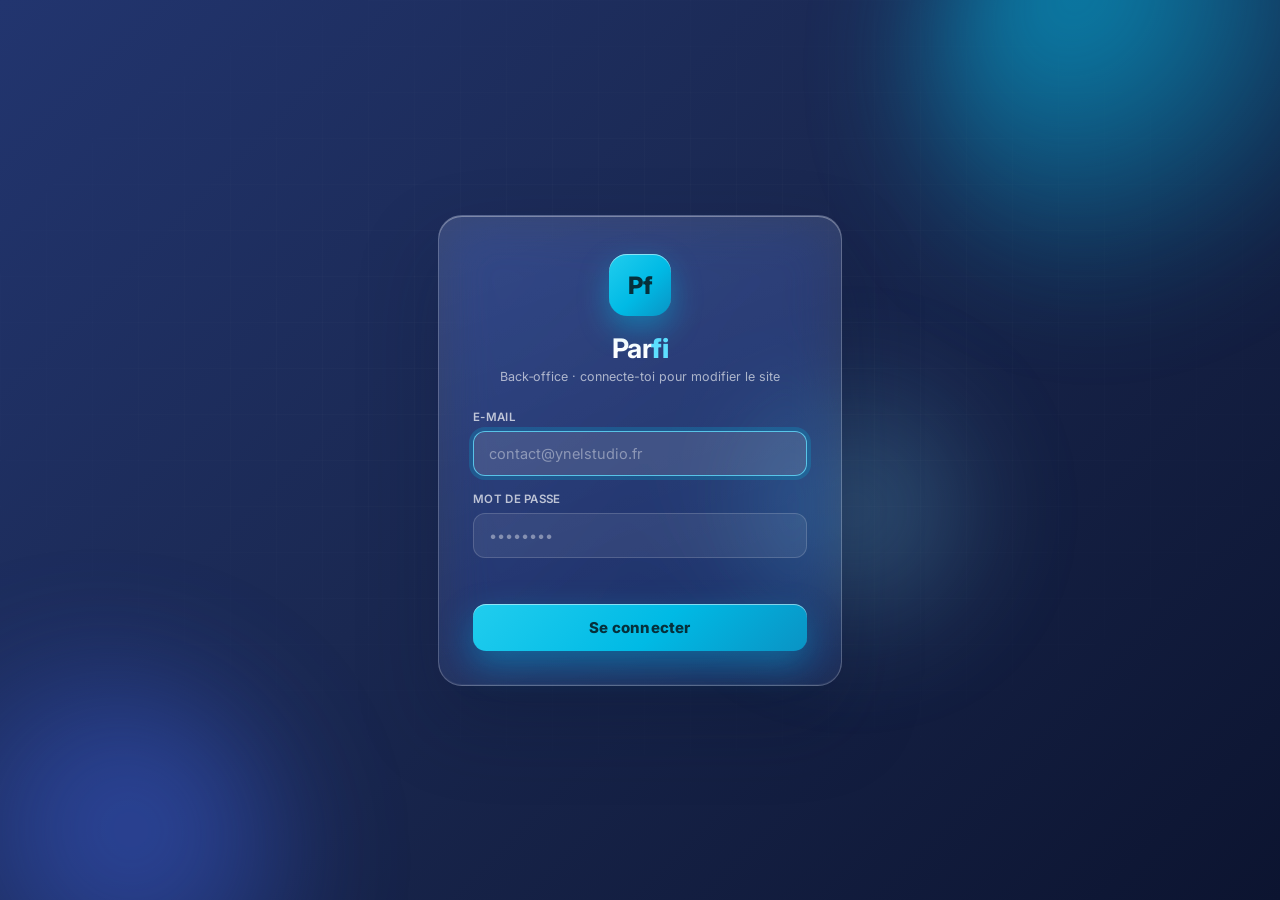
==== commit bb5a2e54: "Fix bug survol boutons: sheen en animation unique (plus de retour inverse) + pointer-events none + o" ====
--- a/editor/index.html
+++ b/editor/index.html
@@ -6,7 +6,7 @@
 <title>ParFi Éditeur — back-office visuel</title>
 <link rel="preconnect" href="https://fonts.googleapis.com">
 <link href="https://fonts.googleapis.com/css2?family=Inter:wght@400;500;600;700;800&display=swap" rel="stylesheet">
-<link rel="stylesheet" href="editor.css">
+<link rel="stylesheet" href="editor.css?v=3">
 </head>
 <body>
 
@@ -50,7 +50,7 @@
     <button class="tbtn tbtn--primary" id="saveOnline"><svg class="ico" viewBox="0 0 24 24"><path d="M20 17.6A4 4 0 0 0 18 10h-1.26A6 6 0 1 0 7 16"/><path d="M12 12v9"/><path d="m8.5 15.5 3.5-3.5 3.5 3.5"/></svg>Enregistrer en ligne</button>
     <div class="userbox">
       <span class="who" id="whoEmail"></span>
-      <button class="iconbtn hide" id="usersBtn" title="Gérer les utilisateurs"><svg class="ico" viewBox="0 0 24 24"><path d="M16 21v-2a4 4 0 0 0-4-4H6a4 4 0 0 0-4 4v2"/><circle cx="9" cy="7" r="4"/><path d="M22 21v-2a4 4 0 0 0-3-3.87"/><path d="M16 3.13a4 4 0 0 1 0 7.75"/></svg></button>
+      <button class="tbtn hide" id="usersBtn" title="Gérer les utilisateurs"><svg class="ico" viewBox="0 0 24 24"><path d="M16 21v-2a4 4 0 0 0-4-4H6a4 4 0 0 0-4 4v2"/><circle cx="9" cy="7" r="4"/><path d="M22 21v-2a4 4 0 0 0-3-3.87"/><path d="M16 3.13a4 4 0 0 1 0 7.75"/></svg>Utilisateurs</button>
       <button class="iconbtn" id="logoutBtn" title="Déconnexion"><svg class="ico" viewBox="0 0 24 24"><path d="M9 21H5a2 2 0 0 1-2-2V5a2 2 0 0 1 2-2h4"/><path d="m16 17 5-5-5-5"/><path d="M21 12H9"/></svg></button>
     </div>
   </header>
@@ -144,6 +144,6 @@
 <div class="backdrop" id="backdrop"><div class="modal" id="modal"></div></div>
 <div class="toast" id="toast"></div>
 
-<script src="editor.js"></script>
+<script src="editor.js?v=2"></script>
 </body>
 </html>
--- a/editor/editor.css
+++ b/editor/editor.css
@@ -80,9 +80,9 @@
 .login__btn{position:relative;width:100%;padding:14px;border-radius:13px;overflow:hidden;
   background:var(--grad-cyan);color:#06303b;font-weight:800;font-size:15px;letter-spacing:.2px;
   box-shadow:0 14px 34px rgba(0,186,229,.40),inset 0 1px 0 rgba(255,255,255,.5);transition:transform var(--t),box-shadow var(--t),filter var(--t);}
-.login__btn::after{content:"";position:absolute;inset:0;background:linear-gradient(110deg,transparent 30%,rgba(255,255,255,.55) 50%,transparent 70%);transform:translateX(-120%);transition:transform .7s var(--ease);}
+.login__btn::after{content:"";position:absolute;inset:0;pointer-events:none;background:linear-gradient(110deg,transparent 30%,rgba(255,255,255,.55) 50%,transparent 70%);transform:translateX(-130%);}
 .login__btn:hover{transform:translateY(-2px);box-shadow:0 18px 44px rgba(0,186,229,.55),inset 0 1px 0 rgba(255,255,255,.6);}
-.login__btn:hover::after{transform:translateX(120%);}
+.login__btn:hover::after{animation:sheen .7s var(--ease);}
 .login__btn:active{transform:translateY(0) scale(.99);}
 .login__btn:disabled{filter:saturate(.5) brightness(.9);transform:none;}
 
@@ -108,9 +108,10 @@
 .tbtn[disabled]{opacity:.4;cursor:default;transform:none;box-shadow:none;}
 .tbtn--primary{position:relative;overflow:hidden;background:var(--grad-primary);color:#fff;border-color:transparent;
   box-shadow:0 10px 24px rgba(35,52,107,.30),inset 0 1px 0 rgba(255,255,255,.18);}
-.tbtn--primary::after{content:"";position:absolute;inset:0;background:linear-gradient(110deg,transparent 35%,rgba(255,255,255,.35) 50%,transparent 65%);transform:translateX(-130%);transition:transform .7s var(--ease);}
+.tbtn--primary::after{content:"";position:absolute;inset:0;pointer-events:none;background:linear-gradient(110deg,transparent 35%,rgba(255,255,255,.35) 50%,transparent 65%);transform:translateX(-130%);}
+@keyframes sheen{from{transform:translateX(-130%);}to{transform:translateX(130%);}}
 .tbtn--primary:hover{transform:translateY(-2px);box-shadow:0 16px 34px rgba(35,52,107,.42),0 0 0 3px rgba(0,186,229,.18);}
-.tbtn--primary:hover::after{transform:translateX(130%);}
+.tbtn--primary:hover::after{animation:sheen .7s var(--ease);}
 .save{display:inline-flex;align-items:center;gap:7px;color:var(--muted);font-size:12.5px;font-weight:600;padding:0 4px;}
 .save .dot{width:8px;height:8px;border-radius:50%;background:var(--ok);box-shadow:0 0 0 3px rgba(22,164,115,.18);}
 .save.saving .dot{background:var(--warn);box-shadow:0 0 0 3px rgba(223,147,38,.2);animation:pulse 1s infinite;}
@@ -119,7 +120,7 @@
 .userbox .who{font-size:12px;color:var(--muted);font-weight:600;max-width:140px;overflow:hidden;text-overflow:ellipsis;white-space:nowrap;}
 .iconbtn{width:34px;height:34px;border-radius:9px;display:grid;place-items:center;color:var(--muted);background:#fff;border:1px solid var(--line);box-shadow:var(--sh-sm);transition:var(--t);}
 .iconbtn:hover{background:#f7f9fd;color:var(--navy);transform:translateY(-1px);box-shadow:var(--sh);}
-.iconbtn.hide{display:none;}
+.iconbtn.hide,.hide{display:none!important;}
 
 /* =====================================================================
    BODY · PANELS · TABS
@@ -142,7 +143,7 @@
 
 /* rows (sections / pages / versions) */
 .row{display:flex;align-items:center;gap:8px;padding:10px 11px;border:1px solid var(--line);border-radius:11px;margin-bottom:8px;background:#fff;box-shadow:var(--sh-sm);transition:transform var(--t),border-color var(--t),box-shadow var(--t),background var(--t);}
-.row:hover{border-color:#cfd7e8;transform:translateX(2px);box-shadow:var(--sh);}
+.row:hover{border-color:#cfd7e8;box-shadow:0 4px 14px rgba(20,30,60,.09);}
 .row.sel{border-color:var(--cyan);box-shadow:0 0 0 2px rgba(0,186,229,.18),var(--sh);}
 .row__grip{color:#b7c0d3;cursor:grab;}
 .row__name{flex:1;font-weight:600;font-size:13px;white-space:nowrap;overflow:hidden;text-overflow:ellipsis;}
@@ -157,7 +158,7 @@
 .add:hover{border-color:var(--cyan);background:#f4fcff;box-shadow:0 0 0 3px rgba(0,186,229,.10);}
 .comp{display:grid;grid-template-columns:1fr 1fr;gap:9px;}
 .comp button{border:1px solid var(--line);border-radius:12px;padding:13px 8px;display:flex;flex-direction:column;align-items:center;gap:8px;color:var(--ink);font-weight:600;font-size:12px;background:#fff;box-shadow:var(--sh-sm);transition:var(--t);}
-.comp button:hover{border-color:var(--cyan);transform:translateY(-2px);box-shadow:var(--sh);}
+.comp button:hover{border-color:var(--cyan);transform:translateY(-2px);box-shadow:0 8px 18px rgba(20,30,60,.10);}
 .comp .glyph{width:100%;height:36px;border-radius:8px;background:linear-gradient(135deg,#eef3fb,#e6f7fc);display:grid;place-items:center;color:#7d8aa6;}
 
 .swatches{display:flex;gap:8px;flex-wrap:wrap;margin-bottom:6px;}
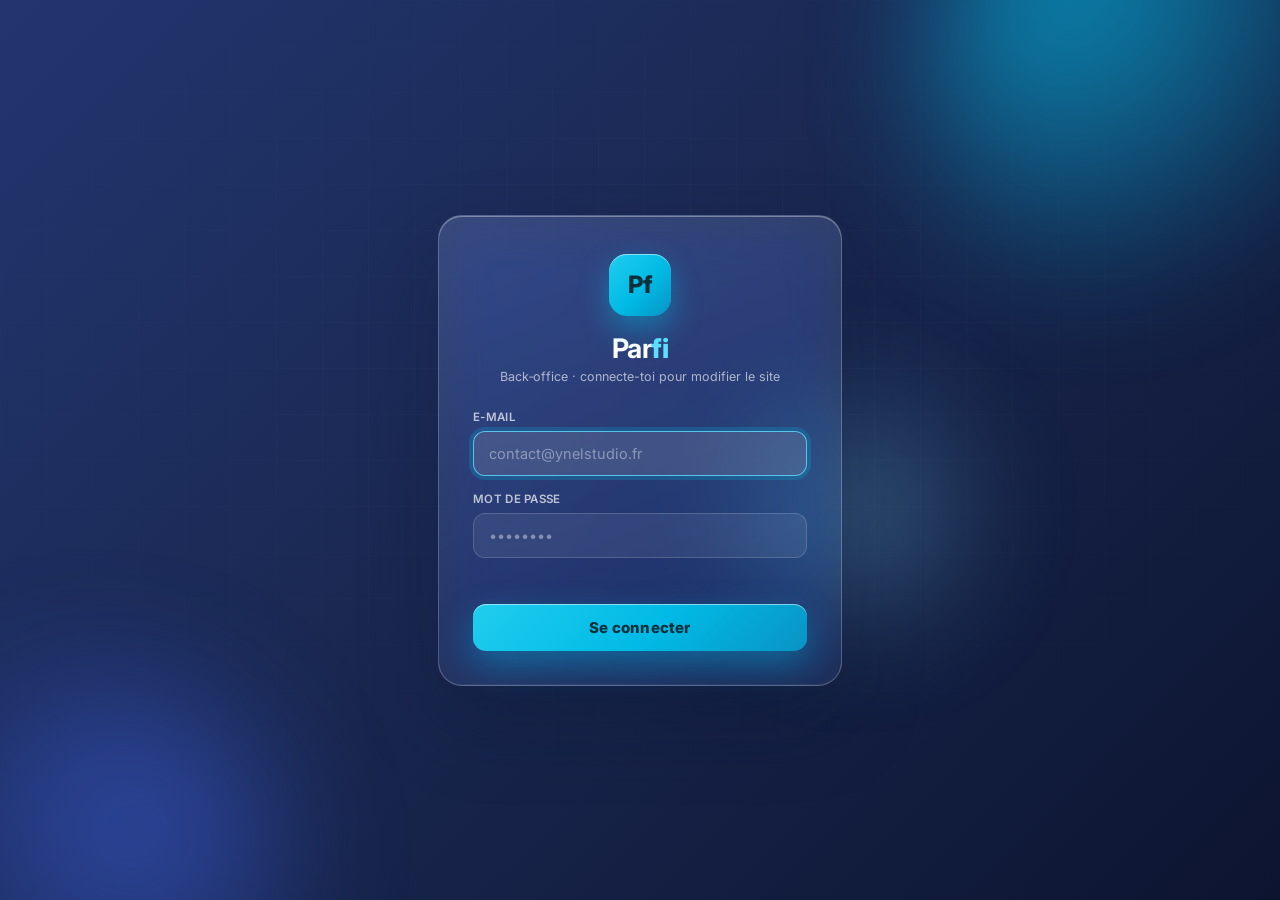
==== commit 32f3cc78: "Vercel: fonctions serverless login + save (mot de passe & token GitHub cotes serveur), editeur en en" ====
--- a/editor/index.html
+++ b/editor/index.html
@@ -144,6 +144,6 @@
 <div class="backdrop" id="backdrop"><div class="modal" id="modal"></div></div>
 <div class="toast" id="toast"></div>
 
-<script src="editor.js?v=2"></script>
+<script src="editor.js?v=4"></script>
 </body>
 </html>
